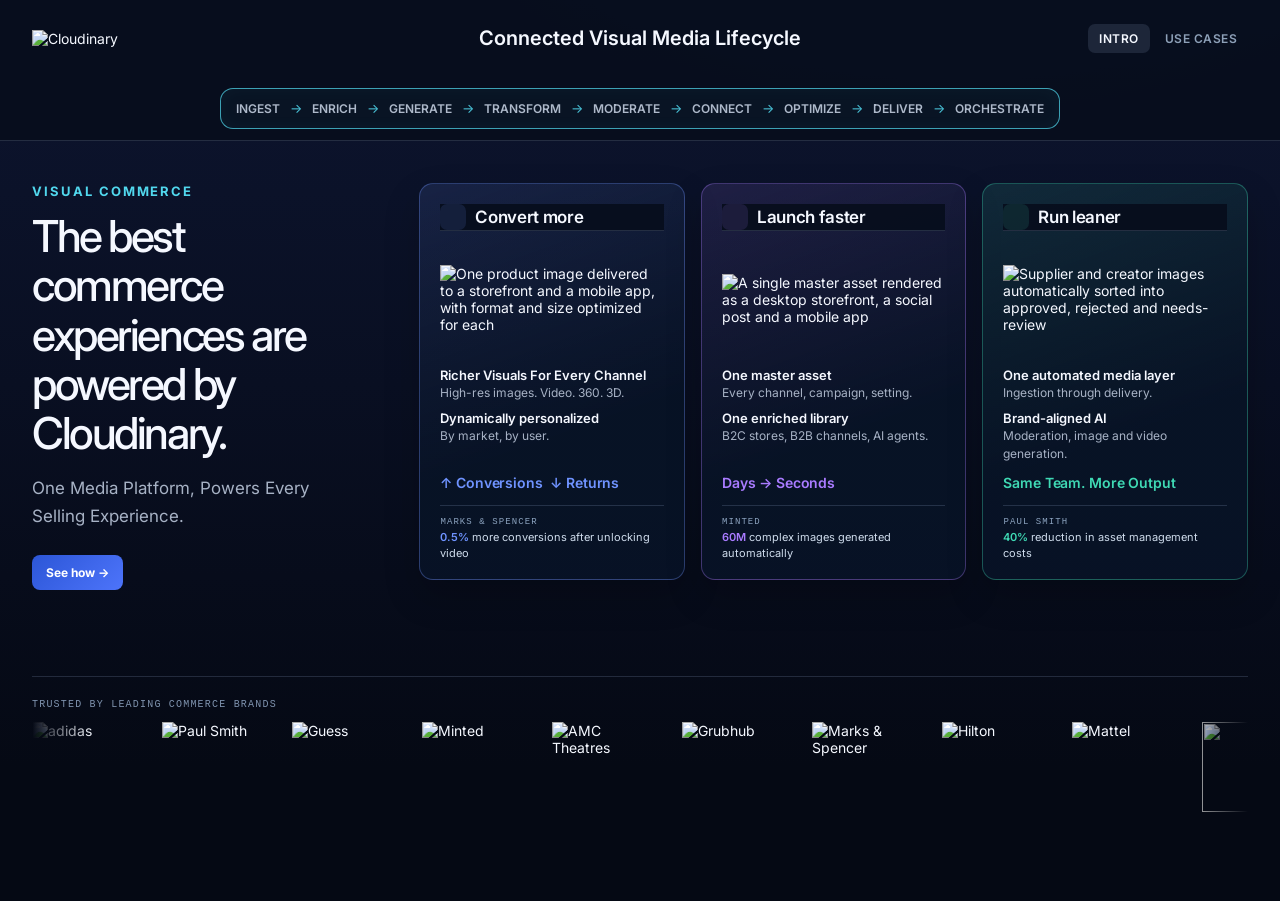
==== index.html @ fd723ff9 "Refine enrichment and orchestration copy" ====
<!doctype html>
<html lang="en">
  <head>
    <meta charset="utf-8">
    <meta name="viewport" content="width=device-width, initial-scale=1">
    <title>Connected Visual Media Lifecycle</title>
    <link rel="icon" type="image/svg+xml" href="https://res.cloudinary.com/demohost/image/upload/v1788976605/Cld_Logomark_circle_dark.svg">
    <link rel="stylesheet" href="styles.css?v=20261105-3">
    <script>
      window.LIFECYCLE_DEMO_CONFIG = {
        cloudName: 'demohost',
        // Add the Product and Creator preset names here when they are ready.
        uploadPresets: {
          lifestyle: 'lifestyle_demo',
          product: 'product_demo',
          creator: 'creator_demo'
        },
        structuredMetadataField: 'asset_subject_',
        structuredMetadataSkuField: 'SKU',
        structuredMetadataSkuValue: '000123',
        dropboxAppKey: '',
        assetEndpoint: 'https://platform-demo-asset-status.lifecycledemo.workers.dev/asset'
      };
    </script>
    <script src="https://upload-widget.cloudinary.com/latest/global/all.js"></script>
    <script src="app.js?v=20261105-1" defer></script>
  </head>
  <body>
    <div class="app">
      <dialog id="asset-type-dialog" class="asset-type-dialog" aria-labelledby="asset-type-title">
        <form method="dialog" class="asset-type-card">
          <button class="dialog-close" value="cancel" aria-label="Close image type selection">×</button>
          <p class="k">ASSET DETAILS</p>
          <h2 id="asset-type-title">What kind of image did you select?</h2>
          <p>Choose a subject for the selected image before it uploads.</p>
          <div class="asset-type-options">
            <button type="button" class="asset-type-option" data-asset-subject="Lifestyle Shot" data-asset-subject-value="lifestyle_shot">
              <strong>Lifestyle Shot</strong>
              <span>Campaign, editorial, and in-context imagery</span>
            </button>
            <button type="button" class="asset-type-option" data-asset-subject="Product Shot" data-asset-subject-value="product_shot">
              <strong>Product Shot</strong>
              <span>Packshots and product imagery</span>
            </button>
            <button type="button" class="asset-type-option" data-asset-subject="UGC / Creator Contribution" data-asset-subject-value="ugc___creator">
              <strong>UGC / Creator Contribution</strong>
              <span>User-generated and creator content</span>
            </button>
            <button type="button" class="asset-type-option" data-asset-subject="Travel & Hospitality" data-asset-subject-value="sqeyaugdmr39vxwznqxa">
              <strong>Travel and Hospitality</strong>
              <span>Destination, property, and experience imagery</span>
            </button>
          </div>
        </form>
      </dialog>
      <header>
        <div class="title">
          <img src="https://res.cloudinary.com/demohost/image/upload/v1788976604/cloudinary_logo_white_0720_svg.svg" alt="Cloudinary">
          <h1>Connected Visual Media Lifecycle</h1>
          <nav class="title-links" aria-label="Sections outside the lifecycle">
            <a class="active" href="#intro">INTRO</a>
            <a href="#usecases">USE CASES</a>
          </nav>
        </div>
        <nav aria-label="Lifecycle stages">
          <div class="lifecycle-flow" aria-label="Connected visual media lifecycle">
            <a href="#ingest"><span>INGEST</span></a><span class="flow-arrow" aria-hidden="true">→</span>
            <a href="#enrich"><span>ENRICH</span></a><span class="flow-arrow" aria-hidden="true">→</span>
            <a href="#generate"><span>GENERATE</span></a><span class="flow-arrow" aria-hidden="true">→</span>
            <a href="#transform"><span>TRANSFORM</span></a><span class="flow-arrow" aria-hidden="true">→</span>
            <a href="#moderate"><span>MODERATE</span></a><span class="flow-arrow" aria-hidden="true">→</span>
            <a href="#connect"><span>CONNECT</span></a><span class="flow-arrow" aria-hidden="true">→</span>
            <a href="#optimize"><span>OPTIMIZE</span></a><span class="flow-arrow" aria-hidden="true">→</span>
            <a href="#deliver"><span>DELIVER</span></a><span class="flow-arrow" aria-hidden="true">→</span>
            <a href="#orchestrate"><span>ORCHESTRATE</span></a>
          </div>
        </nav>
      </header>

      <main>
        <section id="intro" class="slide intro-slide active">
          <div class="intro-copy">
            <p class="k">VISUAL COMMERCE</p>
            <h2>The best commerce experiences are powered by Cloudinary.</h2>
            <p>One Media Platform, Powers Every Selling Experience.</p>
            <button data-next>See how →</button>
          </div>
          <div class="intro-outcomes" aria-label="Business outcomes">
            <article data-outcome="convert">
              <header>
                <span class="outcome-icon" aria-hidden="true"><img src="https://cloudinary-marketing-res.cloudinary.com/image/upload/v1780362036/delivery-homepage-icon.svg" alt=""></span>
                <h3>Convert more</h3>
              </header>
              <figure><img src="https://cloudinary-marketing-res.cloudinary.com/image/upload/c_scale,w_640/f_auto/q_auto/v1780376510/optimize-deliver-homepage_2x.png" alt="One product image delivered to a storefront and a mobile app, with format and size optimized for each"></figure>
              <ul class="outcome-points">
                <li><b>Richer Visuals For Every Channel</b><span>High-res images. Video. 360. 3D.</span></li>
                <li><b>Dynamically personalized</b><span>By market, by user.</span></li>
              </ul>
              <p class="outcome-bottom"><i>&uarr;</i>&nbsp;Conversions &nbsp;<i>&darr;</i>&nbsp;Returns</p>
              <a class="outcome-proof" href="https://cloudinary.com/customers/marks-and-spencer" target="_blank" rel="noopener noreferrer"><b>MARKS &amp; SPENCER</b><span><strong>0.5%</strong> more conversions after unlocking video</span></a>
            </article>
            <article data-outcome="launch">
              <header>
                <span class="outcome-icon" aria-hidden="true"><img src="https://cloudinary-marketing-res.cloudinary.com/image/upload/v1780362058/transform-generate-icon.svg" alt=""></span>
                <h3>Launch faster</h3>
              </header>
              <figure><img src="https://cloudinary-marketing-res.cloudinary.com/image/upload/c_scale,w_640/f_auto/q_auto/v1784920487/media-intelligence-home_2x.png" alt="A single master asset rendered as a desktop storefront, a social post and a mobile app"></figure>
              <ul class="outcome-points">
                <li><b>One master asset</b><span>Every channel, campaign, setting.</span></li>
                <li><b>One enriched library</b><span>B2C stores, B2B channels, AI agents.</span></li>
              </ul>
              <p class="outcome-bottom">Days&nbsp;<i>&rarr;</i>&nbsp;Seconds</p>
              <a class="outcome-proof" href="https://cloudinary.com/customers/minted" target="_blank" rel="noopener noreferrer"><b>MINTED</b><span><strong>60M</strong> complex images generated automatically</span></a>
            </article>
            <article data-outcome="lean">
              <header>
                <span class="outcome-icon" aria-hidden="true"><img src="https://cloudinary-marketing-res.cloudinary.com/image/upload/v1780362032/automate-orchestrate-icon.svg" alt=""></span>
                <h3>Run leaner</h3>
              </header>
              <figure><img src="https://cloudinary-marketing-res.cloudinary.com/image/upload/c_scale,w_640/f_auto/q_auto/v1780362108/moderate-align-homepage_2x.png" alt="Supplier and creator images automatically sorted into approved, rejected and needs-review"></figure>
              <ul class="outcome-points">
                <li><b>One automated media layer</b><span>Ingestion through delivery.</span></li>
                <li><b>Brand-aligned AI</b><span>Moderation, image and video generation.</span></li>
              </ul>
              <p class="outcome-bottom">Same Team. More Output</p>
              <a class="outcome-proof" href="https://cloudinary.com/customers/paul-smith" target="_blank" rel="noopener noreferrer"><b>PAUL SMITH</b><span><strong>40%</strong> reduction in asset management costs</span></a>
            </article>
          </div>
          <div class="intro-logos">
            <p>Trusted by leading commerce brands</p>
            <div class="logo-crawler">
              <div class="logo-track">
                <img src="https://cloudinary-marketing-res.cloudinary.com/image/upload/v1780956719/adidas-logo-homepage-slider.svg" alt="adidas">
                <img src="https://cloudinary-marketing-res.cloudinary.com/image/upload/v1780679008/paul-smith-logo-homepage-slider.svg" alt="Paul Smith">
                <img src="https://cloudinary-marketing-res.cloudinary.com/image/upload/v1780679007/guess-logo-homepage.svg" alt="Guess">
                <img src="https://cloudinary-marketing-res.cloudinary.com/image/upload/v1780679008/minted-logo-homepage.svg" alt="Minted">
                <img src="https://cloudinary-marketing-res.cloudinary.com/image/upload/v1780679007/amc-logo-homepage.svg" alt="AMC Theatres">
                <img src="https://cloudinary-marketing-res.cloudinary.com/image/upload/v1780679007/grubhub-logo-homepage-slider.svg" alt="Grubhub">
                <img src="https://cloudinary-marketing-res.cloudinary.com/image/upload/v1780679008/marks-spencer-homepage-slider.svg" alt="Marks & Spencer">
                <img src="https://cloudinary-marketing-res.cloudinary.com/image/upload/v1780956718/hilton-logo-homepage-slider.svg" alt="Hilton">
                <img src="https://cloudinary-marketing-res.cloudinary.com/image/upload/v1780956720/mattel-logo-homepage-slider.svg" alt="Mattel">
                <img src="https://cloudinary-marketing-res.cloudinary.com/image/upload/v1780956719/adidas-logo-homepage-slider.svg" alt="" aria-hidden="true">
                <img src="https://cloudinary-marketing-res.cloudinary.com/image/upload/v1780679008/paul-smith-logo-homepage-slider.svg" alt="" aria-hidden="true">
                <img src="https://cloudinary-marketing-res.cloudinary.com/image/upload/v1780679007/guess-logo-homepage.svg" alt="" aria-hidden="true">
                <img src="https://cloudinary-marketing-res.cloudinary.com/image/upload/v1780679008/minted-logo-homepage.svg" alt="" aria-hidden="true">
                <img src="https://cloudinary-marketing-res.cloudinary.com/image/upload/v1780679007/amc-logo-homepage.svg" alt="" aria-hidden="true">
                <img src="https://cloudinary-marketing-res.cloudinary.com/image/upload/v1780679007/grubhub-logo-homepage-slider.svg" alt="" aria-hidden="true">
                <img src="https://cloudinary-marketing-res.cloudinary.com/image/upload/v1780679008/marks-spencer-homepage-slider.svg" alt="" aria-hidden="true">
                <img src="https://cloudinary-marketing-res.cloudinary.com/image/upload/v1780956718/hilton-logo-homepage-slider.svg" alt="" aria-hidden="true">
                <img src="https://cloudinary-marketing-res.cloudinary.com/image/upload/v1780956720/mattel-logo-homepage-slider.svg" alt="" aria-hidden="true">
              </div>
            </div>
          </div>
        </section>

        <section id="ingest" class="slide">
          <div>
            <p class="k">01 / INGEST</p>
            <h2>Get every product live faster.</h2>
            <p>Supplier feeds, studio shoots, agency campaigns, and creator content land in one governed library, ready for every channel.</p>
            <p class="value"><b>VALUE</b> New products go live as soon as their assets arrive, even at peak-season volume.</p>
            <aside class="customer-proofs" aria-label="Customer proof points">
              <a class="customer-proof is-metric" href="https://cloudinary.com/customers/rapha" target="_blank" rel="noopener noreferrer"><b><img class="customer-logo" src="https://res.cloudinary.com/cloudinary-marketing/images/c_scale,w_auto,dpr_auto/f_auto,q_auto/v1669960311/Rapha-logo-2x/Rapha-logo-2x.png?_i=AA" alt="Rapha"></b><span><strong class="proof-metric">50%</strong>faster video launches</span></a>
            </aside>
          </div>
          <div class="ingest-stage">
            <article id="upload-prompt" class="upload-prompt">
              <input id="file" type="file" accept="image/*" hidden>
              <strong class="upload-mark">↑</strong>
              <button id="upload">Upload or Fetch Image</button>
              <span class="sample-prompt">Use a sample asset instead</span>
              <div class="sample-links" aria-label="Example assets">
                <a class="text-link" data-sample="product" href="#ingest">Product image</a>
                <a class="text-link" data-sample="lifestyle" href="#ingest">Lifestyle campaign image</a>
                <a class="text-link" data-sample="creator" href="#ingest">Creator / UGC image</a>
                <a class="text-link" data-sample="travel" href="#ingest">Travel &amp; Hospitality image</a>
              </div>
              <small id="note">This demo has been tuned for images, but in practice Cloudinary excels in video in the same workflow.</small>
            </article>
            <aside id="asset-inspector" class="panel inspector" hidden>
              <div id="ingest-loader" class="canvas-loader" hidden role="status"><i></i><span>Preparing asset record…</span></div>
              <img data-img src="https://res.cloudinary.com/demohost/image/upload/v1787601621/utctndwrbavu4seggpqu.jpg" alt="">
              <dl>
                <div><dt>Pixel size</dt><dd id="dims">Loading…</dd></div>
                <div><dt>Format</dt><dd id="format">JPG</dd></div>
                <div><dt>File size</dt><dd id="size">Cloudinary original</dd></div>
                <div><dt>Unique asset ID</dt><dd id="asset-id">assigned on ingest</dd></div>
              </dl>
              <button id="change-asset" class="change-asset">Change asset</button>
            </aside>
          </div>
        </section>

        <section id="enrich" class="slide">
          <div>
            <p class="k">02 / ENRICH</p>
            <h2>Find and reuse every asset you paid for.</h2>
            <p>AI auto-tagging and structured metadata make every product shot and campaign asset searchable by product, season, and campaign.</p>
            <p class="value"><b>VALUE</b> Teams reuse assets instead of reshooting them, and every asset stays governed.</p>
            <aside class="customer-proofs" aria-label="Customer proof points">
              <a class="customer-proof is-stack" href="https://cloudinary.com/customers/river-island" target="_blank" rel="noopener noreferrer"><b>RIVER ISLAND</b><span><strong class="proof-metric"><small>Up to</small>75%</strong>less time spent correcting product images</span></a>
            </aside>
          </div>
          <iframe id="enrich-visual" class="enrich-embed" src="embeds/enrich-interactive.html?v=20261105-1" title="Interactive asset enrichment"></iframe>
          <pre id="metadata-output" hidden></pre>
        </section>

        <section id="generate" class="slide">
          <div>
            <p class="k">03 / GENERATE</p>
            <h2>New creative, without a new shoot.</h2>
            <p>Generate campaign visuals and turn existing product photos into video, without booking a studio.</p>
            <p class="value"><b>VALUE</b> More creative for every launch with less studio spend, all inside your brand governance.</p>
            <aside class="customer-proofs" aria-label="Customer proof points">
              <a class="customer-proof" href="https://cloudinary.com/customers/adidas" target="_blank" rel="noopener noreferrer"><b><img class="customer-logo" src="https://res.cloudinary.com/cloudinary-marketing/images/e_trim/f_auto,q_auto/v1740004299/Adidas_Logo/Adidas_Logo.png" alt="adidas"></b><span>Creates <strong>personalized experiences</strong> to market fast.</span></a>
              <a class="customer-proof is-compact-brand" href="https://cloudinary.com/customers/zalando" target="_blank" rel="noopener noreferrer"><b>LOUNGE BY ZALANDO</b><span>Delivers relevant, personalized shopping experience.</span></a>
            </aside>
          </div>
          <iframe id="generate-visual" class="generate-embed" src="embeds/generate-interactive.html?v=20261105-3" title="Generative examples and live generation"></iframe>
        </section>

        <section id="transform" class="slide">
          <div>
            <p class="k">04 / TRANSFORM</p>
            <h2>One shoot, every channel.</h2>
            <p>Smart crops, generative edits, and overlays turn one product image or video into every format your storefronts, marketplaces, and ads need.</p>
            <p class="value"><b>VALUE</b> Launch campaigns across every channel without waiting on a design queue.</p>
            <aside class="customer-proofs" aria-label="Customer proof points">
              <a class="customer-proof is-metric" href="https://cloudinary.com/customers/adidas" target="_blank" rel="noopener noreferrer"><b><img class="customer-logo" src="https://res.cloudinary.com/cloudinary-marketing/images/e_trim/f_auto,q_auto/v1740004299/Adidas_Logo/Adidas_Logo.png" alt="adidas"></b><span><strong class="proof-metric">400M</strong>Assets Transformed and Delivered to 100+ Partners</span></a>
            </aside>
          </div>
          <iframe id="transform-visual" class="transform-embed" src="embeds/transform-interactive.html?v=20261104-1" title="Interactive asset transformations"></iframe>
        </section>

        <section id="moderate" class="slide">
          <div>
            <p class="k">05 / MODERATE</p>
            <h2>Brand-safe, automatically.</h2>
            <p>Custom rules screen supplier and creator content before it reaches a storefront, app, or campaign.</p>
            <p class="value"><b>VALUE</b> Publish creator and supplier content at scale without brand risk. Edge cases route to human review.</p>
            <aside class="customer-proofs" aria-label="Customer proof points">
              <a class="customer-proof" href="https://cloudinary.com/products/moderation" target="_blank" rel="noopener noreferrer"><b>RIVLY</b><span>Automatically reviews seller-submitted images to keep its marketplace trusted.</span></a>
            </aside>
          </div>
          <div id="moderate-empty" class="moderate-empty">
            <b>Upload an asset to evaluate</b>
            <span>Rule outcomes will appear here when an image is selected.</span>
          </div>
          <div id="moderate-showcase" class="moderate-showcase" hidden>
            <div id="moderate-loader" class="canvas-loader" hidden role="status"><i></i><span>Running moderation rules…</span></div>
            <figure class="moderate-preview">
              <img data-img src="https://res.cloudinary.com/demohost/image/upload/v1787601621/utctndwrbavu4seggpqu.jpg" alt="Selected asset under moderation review">
            </figure>
            <div class="moderate-rules" aria-live="polite">
              <div class="moderate-summary">
                <small>MODERATION RESULT</small>
                <strong>ALL RULES PASSED?</strong>
                <span id="moderate-summary">Reading structured moderation metadata…</span>
              </div>
              <p class="moderate-rules-label">RULES IN THIS MODERATION RUN:</p>
              <div id="moderate-rule-list" class="moderate-rule-list"></div>
            </div>
          </div>
        </section>

        <section id="connect" class="slide">
          <div>
            <p class="k">06 / CONNECT</p>
            <h2>Fits the stack you already run.</h2>
            <p>Pre-built connectors, APIs, and MCP endpoints plug Cloudinary into the AI tools, design systems, PIM, and commerce platforms your teams already use.</p>
            <p class="value"><b>VALUE</b> No rip-and-replace. Teams keep working in the tools they know, and AI agents get a governed media layer to call.</p>
            <aside class="customer-proofs" aria-label="Customer proof points">
              <a class="customer-proof" href="https://cloudinary.com/customers/mattel" target="_blank" rel="noopener noreferrer"><b><img class="customer-logo is-mattel" src="https://res.cloudinary.com/demohost/image/upload/white_mattel_logo.png" alt="Mattel"></b><span>Automates workflows across Shopify, Salsify, and Contentstack</span></a>
            </aside>
          </div>
          <iframe id="connect-visual" class="connect-embed" src="embeds/connect-interactive.html?v=20261105-5" title="Connected systems in your stack"></iframe>
        </section>

        <section id="optimize" class="slide">
          <div>
            <p class="k">07 / OPTIMIZE</p>
            <h2>Faster pages, more conversions.</h2>
            <p>Every image is served in the best format, quality, and size for each shopper's browser and device, so pages load faster with no visible quality loss.</p>
            <p class="value"><b>VALUE</b> Faster pages lift conversion and cut bandwidth costs.</p>
            <aside class="customer-proofs" aria-label="Customer proof points">
              <a class="customer-proof is-metric" href="https://cloudinary.com/customers/ag-jeans" target="_blank" rel="noopener noreferrer"><b><img class="customer-logo" src="https://res.cloudinary.com/cloudinary-marketing/images/e_trim/f_auto,q_auto/v1788380260/agjeans_logo/agjeans_logo.png" alt="AG Jeans"></b><span><strong class="proof-metric">20%</strong>more conversions from a one-second faster page load</span></a>
            </aside>
          </div>
          <div id="optimize-empty" class="optimize-empty">
            <b>Upload an asset to optimize</b>
            <span>Cloudinary delivery variants will appear here when an image is selected.</span>
          </div>
          <div id="optimize-showcase" class="optimize-showcase" hidden>
            <div id="optimize-loader" class="canvas-loader" hidden role="status"><i></i><span>Measuring optimized delivery…</span></div>
            <figure class="optimize-card">
              <figcaption>
                <small>ORIGINAL UPLOAD</small>
                <span><b id="optimize-original-size">—</b><i id="optimize-original-dimensions">Loading dimensions…</i></span>
              </figcaption>
              <img data-img src="https://res.cloudinary.com/demohost/image/upload/v1787601621/utctndwrbavu4seggpqu.jpg" alt="Original selected asset">
            </figure>
            <div class="optimize-savings" aria-live="polite">
              <div class="optimize-gauge" data-state="waiting">
                <svg viewBox="0 0 200 170" aria-hidden="true">
                  <g transform="translate(100 95)">
                    <circle cx="0" cy="0" r="64" fill="none" stroke="#40516c" stroke-width="14" stroke-linecap="round" pathLength="100" stroke-dasharray="66.67 33.33" transform="rotate(150)"></circle>
                    <circle id="optimize-savings-arc" cx="0" cy="0" r="64" fill="none" stroke="#51d8ee" stroke-width="14" stroke-linecap="round" pathLength="100" stroke-dasharray="66.67 33.33" transform="rotate(150)" opacity="0"></circle>
                  </g>
                </svg>
                <div class="optimize-gauge-center"><b id="optimize-savings-percent">—</b><span id="optimize-savings-caption">MEASURING</span></div>
              </div>
              <span id="optimize-savings-comparison">Measuring delivery size…</span>
            </div>
            <figure class="optimize-card optimized">
              <figcaption>
                <small>OPTIMIZED DELIVERY</small>
                <span><b id="optimize-delivery-size">Measuring…</b><i>c_scale,w_1200,f_auto,q_auto</i></span>
              </figcaption>
              <img id="optimize-delivery" src="https://res.cloudinary.com/demohost/image/upload/c_scale,w_1200/f_auto/q_auto/v1787601621/utctndwrbavu4seggpqu.jpg" alt="Optimized Cloudinary delivery variant">
            </figure>
          </div>
        </section>

        <section id="deliver" class="slide">
          <div>
            <p class="k">08 / DELIVER</p>
            <h2>Fast for every shopper, everywhere.</h2>
            <p>Multi-CDN delivery and responsive breakpoints give every shopper a fast, reliable experience on any device, network, or market.</p>
            <p class="value"><b>VALUE</b> Expand to new markets and devices without building a separate media pipeline.</p>
            <aside class="customer-proofs" aria-label="Customer proof points">
              <a class="customer-proof is-metric" href="https://cloudinary.com/customers/adidas" target="_blank" rel="noopener noreferrer"><b><img class="customer-logo" src="https://res.cloudinary.com/cloudinary-marketing/images/e_trim/f_auto,q_auto/v1740004299/Adidas_Logo/Adidas_Logo.png" alt="adidas"></b><span><strong class="proof-metric">50M</strong>requests handled per second</span></a>
            </aside>
          </div>
          <div id="deliver-empty" class="deliver-empty">
            <b>Select an asset to deliver</b>
            <span>Channel-ready variants will appear here when an image is selected.</span>
          </div>
          <div id="deliver-showcase" class="deliver-showcase" hidden>
            <div id="deliver-loader" class="canvas-loader" hidden role="status"><i></i><span>Preparing delivery variants…</span></div>
            <figure class="deliver-card mobile">
              <div class="deliver-frame"><img id="deliver-mobile" alt="Mobile delivery variant"><b id="deliver-mobile-size">Measuring…</b></div>
              <figcaption><strong>Mobile</strong><span>c_fill,g_auto,ar_9:16,w_400,f_auto,q_auto</span></figcaption>
            </figure>
            <figure class="deliver-card square">
              <div class="deliver-frame"><img id="deliver-square" alt="Square delivery variant"><b id="deliver-square-size">Measuring…</b></div>
              <figcaption><strong>Square</strong><span>c_fill,g_auto,ar_1:1,w_300,f_auto,q_auto</span></figcaption>
            </figure>
            <figure class="deliver-card tablet">
              <div class="deliver-frame"><img id="deliver-tablet" alt="Tablet delivery variant"><b id="deliver-tablet-size">Measuring…</b></div>
              <figcaption><strong>Tablet</strong><span>c_fill,g_auto,ar_4:3,w_500,f_auto,q_auto</span></figcaption>
            </figure>
            <figure class="deliver-card desktop">
              <div class="deliver-frame"><img id="deliver-desktop" alt="Desktop delivery variant"><b id="deliver-desktop-size">Measuring…</b></div>
              <figcaption><strong>Desktop</strong><span>c_scale,w_800,f_auto,q_auto</span></figcaption>
            </figure>
          </div>
        </section>

        <section id="orchestrate" class="slide">
          <div>
            <p class="k">09 / ORCHESTRATE</p>
            <h2>Your media operation, on autopilot.</h2>
            <p>MediaFlows connects every step into one repeatable workflow, so the same team can handle more launches.</p>
            <p class="value"><b>VALUE</b> Fewer handoffs and faster launches, with people stepping in only where judgment is needed.</p>
            <aside class="customer-proofs" aria-label="Customer proof points">
              <a class="customer-proof is-metric" href="https://cloudinary.com/customers/mint-velvet" target="_blank" rel="noopener noreferrer"><b><img class="customer-logo is-wordmark" src="https://res.cloudinary.com/cloudinary-marketing/images/e_trim/f_auto,q_auto/v1719441636/MintVelvet_logo/MintVelvet_logo.png" alt="Mint Velvet"></b><span><strong class="proof-metric">6×</strong>Faster photoshoot uploads, synced straight to Shopify</span></a>
            </aside>
          </div>
          <div class="orchestrate-frame">
            <div id="orchestrate-empty" class="deliver-empty">
              <b>Select an asset to orchestrate</b>
              <span>The orchestration workflow will appear here when an image is selected.</span>
            </div>
            <div id="orchestrate-diagram" hidden>
              <iframe id="orchestrate-visual" class="orchestrate-embed" src="embeds/orchestrate-interactive.html?v=20261105-1" title="How MediaFlows orchestrates this demo"></iframe>
            </div>
          </div>
        </section>

        <section id="usecases" class="slide usecases-slide">
          <div class="usecases-intro">
            <p class="k">USE CASES</p>
            <h2>One Platform. Many Use Cases</h2>
            <p>Everything in the lifecycle serves more than one job.</p>
          </div>
          <div class="usecases-grid">
            <article class="usecase" data-accent="display">
              <small>01 &middot; DISPLAY</small>
              <strong>Rich Visual Storefronts</strong>
              <p>High res zoomable imagery, video (up to 4K), 360 spinset, 3D.</p>
            </article>
            <article class="usecase" data-accent="reach">
              <small>02 &middot; REACH</small>
              <strong>Channel-Ready Visuals</strong>
              <p>Every asset ready for web, social, marketplaces and apps.</p>
            </article>
            <article class="usecase" data-accent="speed">
              <small>03 &middot; SPEED</small>
              <strong>Content Velocity</strong>
              <p>From photoshoot to live product page faster.</p>
            </article>
            <article class="usecase" data-accent="relevance">
              <small>04 &middot; RELEVANCE</small>
              <strong>Visual Personalization</strong>
              <p>Dynamic imagery personalized per customer and market.</p>
            </article>
            <article class="usecase" data-accent="safety">
              <small>05 &middot; TRUST</small>
              <strong>3rd Party &amp; UGC</strong>
              <p>AI moderation, automated brand compliance, and normalization.</p>
            </article>
            <article class="usecase" data-accent="discovery">
              <small>06 &middot; DISCOVERY</small>
              <strong>AI Discovery Readiness</strong>
              <p>Structured, well-tagged visuals AI assistants can understand.</p>
            </article>
          </div>
          <div class="usecases-trust">
            <p class="trust-label">Trusted at a global scale
              <span><b>80B</b> assets under management</span>
              <span><b>4M</b> developers</span>
              <span><b>Thousands</b> of leading brands</span>
            </p>
            <div class="logo-crawler badge-crawler">
              <div class="logo-track badge-track">
                <figure class="analyst"><img src="https://cloudinary-marketing-res.cloudinary.com/image/upload/v1780345508/gartner-logo-white.svg" alt="Gartner"><figcaption>Leader in the Magic Quadrant&trade; for DAM platforms</figcaption></figure>
                <figure class="analyst"><img src="https://cloudinary-marketing-res.cloudinary.com/image/upload/v1780345512/IDC-logo-white.png" alt="IDC"><figcaption>Leader in the IDC MarketScape for Worldwide Intelligent DAM</figcaption></figure>
                <figure class="analyst"><img src="https://cloudinary-marketing-res.cloudinary.com/image/upload/v1780345508/gartner-logo-white.svg" alt="Gartner"><figcaption>Featured in the Market Guide&trade; for Video Platform Services</figcaption></figure>
                <figure class="analyst"><img src="https://cloudinary-marketing-res.cloudinary.com/image/upload/v1780345504/aragon-logo-white.svg" alt="Aragon Research"><figcaption>Leader in the Globe for Enterprise Video</figcaption></figure>
                <img src="https://res.cloudinary.com/demohost/image/upload/h_106/f_auto/q_auto/DigitalAssetManagement_MomentumLeader_Leader.jpg" alt="G2 Momentum Leader, Digital Asset Management">
                <img src="https://res.cloudinary.com/demohost/image/upload/h_106/f_auto/q_auto/ImageOptimization_Leader_Leader.jpg" alt="G2 Leader, Image Optimization">
                <img src="https://res.cloudinary.com/demohost/image/upload/h_106/f_auto/q_auto/ImageOptimization_MomentumLeader_Leader.jpg" alt="G2 Momentum Leader, Image Optimization">
                <img src="https://res.cloudinary.com/demohost/image/upload/h_106/f_auto/q_auto/ImageOptimization_Leader_Mid-Market_Leader.jpg" alt="G2 Leader, Image Optimization, Mid-Market">
                <img src="https://res.cloudinary.com/demohost/image/upload/h_106/f_auto/q_auto/ImageOptimization_Leader_Small-Business_Leader.jpg" alt="G2 Leader, Image Optimization, Small Business">
                <img src="https://res.cloudinary.com/demohost/image/upload/h_106/f_auto/q_auto/ImageOptimization_Leader_EMEA_Leader.jpg" alt="G2 Leader, Image Optimization, EMEA">
                <img src="https://res.cloudinary.com/demohost/image/upload/h_106/f_auto/q_auto/ImageOptimization_Leader_Europe_Leader.jpg" alt="G2 Leader, Image Optimization, Europe">
                <img src="https://res.cloudinary.com/demohost/image/upload/h_106/f_auto/q_auto/ImageOptimization_Leader_AsiaPacific_Leader.jpg" alt="G2 Leader, Image Optimization, Asia Pacific">
                <img src="https://res.cloudinary.com/demohost/image/upload/h_106/f_auto/q_auto/PhotoEditing_Leader_Leader.jpg" alt="G2 Leader, Photo Editing">
                <img src="https://res.cloudinary.com/demohost/image/upload/h_106/f_auto/q_auto/PhotoEditing_MomentumLeader_Leader.jpg" alt="G2 Momentum Leader, Photo Editing">
                <img src="https://res.cloudinary.com/demohost/image/upload/h_106/f_auto/q_auto/VideoPlatformasaService_VPaaS__Leader_Leader.jpg" alt="G2 Leader, Video Platform as a Service">
                <img src="https://res.cloudinary.com/demohost/image/upload/h_106/f_auto/q_auto/VideoPlatformasaService_VPaaS__MomentumLeader_Leader.jpg" alt="G2 Momentum Leader, Video Platform as a Service">
                <img src="https://res.cloudinary.com/demohost/image/upload/h_106/f_auto/q_auto/VideoPlatformasaService_VPaaS__Leader_Small-Business_Leader.jpg" alt="G2 Leader, Video Platform as a Service, Small Business">
                <img src="https://res.cloudinary.com/demohost/image/upload/h_106/f_auto/q_auto/VideoPlatformasaService_VPaaS__Leader_EMEA_Leader.jpg" alt="G2 Leader, Video Platform as a Service, EMEA">
                <img src="https://res.cloudinary.com/demohost/image/upload/h_106/f_auto/q_auto/VideoPlatformasaService_VPaaS__FastestImplementation_Small-Business_GoLiveTime.jpg" alt="G2 Fastest Implementation, Video Platform as a Service, Small Business">
                <figure class="analyst" aria-hidden="true"><img src="https://cloudinary-marketing-res.cloudinary.com/image/upload/v1780345508/gartner-logo-white.svg" alt=""><figcaption>Leader in the Magic Quadrant&trade; for DAM platforms</figcaption></figure>
                <figure class="analyst" aria-hidden="true"><img src="https://cloudinary-marketing-res.cloudinary.com/image/upload/v1780345512/IDC-logo-white.png" alt=""><figcaption>Leader in the IDC MarketScape for Worldwide Intelligent DAM</figcaption></figure>
                <figure class="analyst" aria-hidden="true"><img src="https://cloudinary-marketing-res.cloudinary.com/image/upload/v1780345508/gartner-logo-white.svg" alt=""><figcaption>Featured in the Market Guide&trade; for Video Platform Services</figcaption></figure>
                <figure class="analyst" aria-hidden="true"><img src="https://cloudinary-marketing-res.cloudinary.com/image/upload/v1780345504/aragon-logo-white.svg" alt=""><figcaption>Leader in the Globe for Enterprise Video</figcaption></figure>
                <img src="https://res.cloudinary.com/demohost/image/upload/h_106/f_auto/q_auto/DigitalAssetManagement_MomentumLeader_Leader.jpg" alt="" aria-hidden="true">
                <img src="https://res.cloudinary.com/demohost/image/upload/h_106/f_auto/q_auto/ImageOptimization_Leader_Leader.jpg" alt="" aria-hidden="true">
                <img src="https://res.cloudinary.com/demohost/image/upload/h_106/f_auto/q_auto/ImageOptimization_MomentumLeader_Leader.jpg" alt="" aria-hidden="true">
                <img src="https://res.cloudinary.com/demohost/image/upload/h_106/f_auto/q_auto/ImageOptimization_Leader_Mid-Market_Leader.jpg" alt="" aria-hidden="true">
                <img src="https://res.cloudinary.com/demohost/image/upload/h_106/f_auto/q_auto/ImageOptimization_Leader_Small-Business_Leader.jpg" alt="" aria-hidden="true">
                <img src="https://res.cloudinary.com/demohost/image/upload/h_106/f_auto/q_auto/ImageOptimization_Leader_EMEA_Leader.jpg" alt="" aria-hidden="true">
                <img src="https://res.cloudinary.com/demohost/image/upload/h_106/f_auto/q_auto/ImageOptimization_Leader_Europe_Leader.jpg" alt="" aria-hidden="true">
                <img src="https://res.cloudinary.com/demohost/image/upload/h_106/f_auto/q_auto/ImageOptimization_Leader_AsiaPacific_Leader.jpg" alt="" aria-hidden="true">
                <img src="https://res.cloudinary.com/demohost/image/upload/h_106/f_auto/q_auto/PhotoEditing_Leader_Leader.jpg" alt="" aria-hidden="true">
                <img src="https://res.cloudinary.com/demohost/image/upload/h_106/f_auto/q_auto/PhotoEditing_MomentumLeader_Leader.jpg" alt="" aria-hidden="true">
                <img src="https://res.cloudinary.com/demohost/image/upload/h_106/f_auto/q_auto/VideoPlatformasaService_VPaaS__Leader_Leader.jpg" alt="" aria-hidden="true">
                <img src="https://res.cloudinary.com/demohost/image/upload/h_106/f_auto/q_auto/VideoPlatformasaService_VPaaS__MomentumLeader_Leader.jpg" alt="" aria-hidden="true">
                <img src="https://res.cloudinary.com/demohost/image/upload/h_106/f_auto/q_auto/VideoPlatformasaService_VPaaS__Leader_Small-Business_Leader.jpg" alt="" aria-hidden="true">
                <img src="https://res.cloudinary.com/demohost/image/upload/h_106/f_auto/q_auto/VideoPlatformasaService_VPaaS__Leader_EMEA_Leader.jpg" alt="" aria-hidden="true">
                <img src="https://res.cloudinary.com/demohost/image/upload/h_106/f_auto/q_auto/VideoPlatformasaService_VPaaS__FastestImplementation_Small-Business_GoLiveTime.jpg" alt="" aria-hidden="true">
              </div>
            </div>
          </div>
        </section>
      </main>

    </div>
  </body>
</html>
---- styles.css ----
@import url('https://fonts.googleapis.com/css2?family=Inter:wght@400;500;600;700&display=swap');

:root {
  --navy: #050914;
  --panel: #0b1220;
  --line: rgba(185, 212, 255, .16);
  --muted: #a7b2c5;
  --cyan: #51d8ee;
  --green: #58dda1;
  --red: #ff765d;
}

* { box-sizing: border-box; }
body { margin: 0; background: var(--navy); color: #f5f8ff; font: 14px Inter, sans-serif; }
.app { min-height: 100vh; background: radial-gradient(900px 500px at 75% -180px, #29387888, transparent 65%), linear-gradient(#0d1530, var(--navy) 48rem); }
header { border-bottom: 1px solid var(--line); background: #070d1cee; }
.title, header > nav, main { width: calc(100% - 64px); max-width: 1360px; margin: auto; }
.title { height: 76px; display: grid; grid-template-columns: 1fr auto 1fr; align-items: center; }
.title img { width: 164px; }
.title h1 { font-size: 20px; font-weight: 600; }
.title span { justify-self: end; color: var(--green); font: 10px monospace; }
.title-links { display: flex; align-items: center; justify-self: end; gap: 4px; }
.title-links a { padding: 7px 11px; border-radius: 7px; color: #8da0b8; text-decoration: none; font-size: 12px; font-weight: 600; letter-spacing: .04em; white-space: nowrap; transition: color .18s ease, background .18s ease; }
.title-links a:hover { color: #f5f8ff; background: rgba(185, 212, 255, .08); }
.title-links a.active { color: #f5f8ff; background: rgba(185, 212, 255, .12); }
.title-links a:focus-visible { outline: 2px solid var(--cyan); outline-offset: 2px; }
header > nav { height: 64px; display: flex; align-items: center; justify-content: center; gap: 4px; overflow: auto; }
header > nav a { position: relative; padding: 9px 12px; border-radius: 7px; color: #aeb9ca; text-decoration: none; font-size: 12px; font-weight: 600; white-space: nowrap; }
header > nav a.active { background: #334fc3; color: #fff; }
header > nav a::after { display: none; }
header > nav a[data-lifecycle-status="processing"]::after { width: 6px; height: 6px; background: var(--cyan); opacity: 1; animation: stage-pulse 1s ease-in-out infinite; }
header > nav a[data-lifecycle-status="ready"]::after { background: var(--green); opacity: 1; box-shadow: 0 0 10px #58dda1aa; }
header > nav a[data-lifecycle-status="attention"]::after { background: var(--red); opacity: 1; }
.lifecycle-flow { display: flex; flex: 0 0 auto; align-items: center; gap: 2px; overflow: hidden; padding: 3px 7px; border: 1px solid rgba(81, 216, 238, .72); border-radius: 13px; background: rgba(81, 216, 238, .035); box-shadow: inset 0 0 18px rgba(81, 216, 238, .035); }
.lifecycle-flow a { z-index: 0; padding-right: 8px; padding-left: 8px; isolation: isolate; }
.lifecycle-flow a::before { content: ''; position: absolute; z-index: 1; top: calc(100% + 4px); left: 50%; width: 100%; aspect-ratio: 4 / 1; transform: translate(-50%, -50%); border-radius: 50%; background: radial-gradient(ellipse at center, rgba(88, 221, 161, .78) 0%, rgba(88, 221, 161, .42) 34%, rgba(88, 221, 161, 0) 74%); filter: blur(5px); opacity: 0; pointer-events: none; transition: opacity 1.05s ease; animation: lifecycle-glow 3.2s ease-in-out infinite; animation-play-state: paused; }
.lifecycle-flow a:nth-of-type(1) { --flow-delay: 0ms; }
.lifecycle-flow a:nth-of-type(2) { --flow-delay: 210ms; }
.lifecycle-flow a:nth-of-type(3) { --flow-delay: 420ms; }
.lifecycle-flow a:nth-of-type(4) { --flow-delay: 630ms; }
.lifecycle-flow a:nth-of-type(5) { --flow-delay: 840ms; }
.lifecycle-flow a:nth-of-type(6) { --flow-delay: 1050ms; }
.lifecycle-flow a:nth-of-type(7) { --flow-delay: 1260ms; }
.lifecycle-flow a:nth-of-type(8) { --flow-delay: 1470ms; }
.lifecycle-flow a:nth-of-type(9) { --flow-delay: 1680ms; }
.lifecycle-flow.has-asset a::before { opacity: .82; transition-delay: var(--flow-delay); animation-delay: var(--flow-delay); animation-play-state: running; }
.lifecycle-flow.has-asset a[data-lifecycle-glow="processing"][href="#enrich"]::before,
.lifecycle-flow.has-asset a[data-lifecycle-glow="processing"][href="#moderate"]::before,
.lifecycle-flow.has-asset a[data-lifecycle-glow="processing"][href="#optimize"]::before { background: radial-gradient(ellipse at center, rgba(255, 210, 96, .86) 0%, rgba(255, 190, 75, .48) 34%, rgba(255, 184, 69, 0) 74%); }
.lifecycle-flow.has-asset a[data-lifecycle-glow="ready"]::before { opacity: 1; filter: blur(5px) brightness(1.25); transition-delay: 0ms; animation-play-state: paused; }
.lifecycle-flow.has-asset.is-revealing a[data-lifecycle-glow="ready"]::before { transition-delay: var(--flow-delay); }
.lifecycle-flow a > span { position: relative; z-index: 2; }
.lifecycle-flow .flow-arrow { position: relative; z-index: 3; flex: 0 0 auto; color: var(--cyan); font-size: 13px; line-height: 1; opacity: .9; transform: translateY(0); }
@keyframes lifecycle-glow { 50% { transform: translate(-50%, -50%) scale(1.06, 1); } }
@keyframes stage-pulse { 50% { box-shadow: 0 0 0 5px #51d8ee22; transform: translateX(-50%) scale(.72); } }

.slide { min-height: max(570px, calc(100vh - 140px)); display: grid; grid-template-columns: minmax(250px, .72fr) minmax(0, 1.8fr); gap: 56px; align-items: start; padding: 42px 0 30px; animation: in .35s; }
.slide:not(.active) { display: none; }
@keyframes in { from { opacity: 0; transform: translateX(15px); } to { opacity: 1; transform: translateX(0); } }
.k { margin-top: 0; color: var(--cyan); font-size: 13px; font-weight: 700; letter-spacing: .15em; }
.slide h2 { max-width: 13ch; margin: 0; font-size: clamp(32px, 3.8vw, 44px); font-weight: 500; line-height: 1.12; letter-spacing: -.04em; }
.slide > div > p:not(.k) { max-width: 33ch; color: var(--muted); font-size: 17px; line-height: 1.6; }
em { color: inherit; font-style: normal; }

.intro-slide { align-items: start; padding: 42px 0 30px; }
.intro-copy h2 { letter-spacing: -.055em; }
.intro-copy > p:not(.k) { max-width: 28ch; font-size: 16px; }
.intro-copy > button { margin-top: 8px; }
.intro-outcomes { display: grid; grid-template-columns: repeat(3, minmax(0, 1fr)); gap: 16px; max-width: none; margin: 0; }
.intro-outcomes article { position: relative; display: flex; flex-direction: column; gap: 12px; padding: 20px 20px 18px; border: 1px solid var(--accent-line); border-radius: 14px; background: linear-gradient(160deg, var(--accent-wash), rgba(8, 19, 38, .92) 62%); box-shadow: 0 16px 36px #0003; transition: transform .22s ease, border-color .22s ease, box-shadow .22s ease; }
.intro-outcomes article[data-outcome="convert"] { --accent: #6f93ff; --accent-line: rgba(111, 147, 255, .34); --accent-wash: rgba(111, 147, 255, .13); --accent-glow: rgba(111, 147, 255, .42); }
.intro-outcomes article[data-outcome="launch"] { --accent: #a97bff; --accent-line: rgba(169, 123, 255, .34); --accent-wash: rgba(169, 123, 255, .13); --accent-glow: rgba(169, 123, 255, .42); }
.intro-outcomes article[data-outcome="lean"] { --accent: #3fd9b4; --accent-line: rgba(63, 217, 180, .34); --accent-wash: rgba(63, 217, 180, .12); --accent-glow: rgba(63, 217, 180, .42); }
@media (hover: hover) {
  .intro-outcomes article:hover { z-index: 1; transform: translateY(-4px) scale(1.015); border-color: var(--accent); box-shadow: 0 24px 50px #00000059, 0 12px 38px -14px var(--accent-glow); }
  .intro-outcomes article:hover .outcome-icon { background: var(--accent-glow); }
}
@media (prefers-reduced-motion: reduce) {
  .intro-outcomes article { transition: border-color .22s ease, box-shadow .22s ease; }
  .intro-outcomes article:hover { transform: none; }
}
.outcome-icon { transition: background .22s ease; }
.intro-outcomes header { display: flex; flex-wrap: wrap; align-items: center; gap: 9px; }
.outcome-icon { display: grid; width: 26px; height: 26px; flex: 0 0 auto; place-items: center; border-radius: 7px; background: var(--accent-wash); }
.outcome-icon img { width: 15px; height: 15px; }
.intro-outcomes h3 { margin: 0; font-size: 17px; font-weight: 600; letter-spacing: -.02em; white-space: nowrap; }
.intro-outcomes figure { display: grid; height: 112px; place-items: center; margin: 0; overflow: hidden; border-radius: 9px; }
.intro-outcomes figure img { max-width: 100%; max-height: 112px; object-fit: contain; }
.outcome-points { display: grid; gap: 9px; margin: 0; padding: 0; list-style: none; }
.outcome-points li { display: grid; gap: 1px; }
.outcome-points b { color: #f5f8ff; font-size: 13px; font-weight: 600; }
.outcome-points span { color: var(--muted); font-size: 12px; line-height: 1.45; }
.outcome-bottom { margin: auto 0 0; color: var(--accent); font-size: 14px; font-weight: 600; letter-spacing: -.01em; }
.outcome-bottom i { font-style: normal; }
.outcome-proof { display: grid; gap: 3px; margin-top: 2px; padding-top: 11px; border-top: 1px solid var(--line); color: inherit; text-decoration: none; }
.outcome-proof b { color: #8ca3bf; font: 9px monospace; letter-spacing: .12em; }
.outcome-proof span { color: #cfdcec; font-size: 11px; line-height: 1.4; }
.outcome-proof strong { color: var(--accent); font-weight: 600; }
.outcome-proof:hover span { color: #fff; }
.outcome-proof:focus-visible { outline: 2px solid var(--accent); outline-offset: 3px; border-radius: 4px; }
.intro-logos { grid-column: 1 / -1; min-width: 0; width: 100%; max-width: none; margin-top: -18px; padding: 22px 0 10px; border-top: 1px solid var(--line); }
#intro .intro-logos p { flex: 0 0 auto; max-width: none; margin: 0 0 12px; color: #7f93ae; font: 10px monospace; letter-spacing: .12em; text-transform: uppercase; }
.logo-crawler { min-width: 0; overflow: hidden; -webkit-mask-image: linear-gradient(90deg, transparent, #000 5%, #000 95%, transparent); mask-image: linear-gradient(90deg, transparent, #000 5%, #000 95%, transparent); }
.logo-track { display: flex; width: max-content; align-items: center; gap: 40px; animation: logo-crawl 42s linear infinite; }
.logo-crawler:hover .logo-track { animation-play-state: paused; }
.logo-track img { width: 90px; height: 90px; flex: 0 0 auto; object-fit: contain; }
@keyframes logo-crawl { from { transform: translateX(0); } to { transform: translateX(calc(-50% - 20px)); } }
@media (prefers-reduced-motion: reduce) { .logo-track { animation: none; } }

.value { margin-top: 25px; max-width: 440px; padding-left: 14px; border-left: 2px solid var(--cyan); font-size: 15px; }
.value b { margin-right: 8px; color: var(--cyan); font: 13px monospace; letter-spacing: .1em; }
.customer-proofs { display: grid; gap: 8px; max-width: 500px; margin-top: 19px; }
.customer-proof { display: grid; grid-template-columns: auto 1fr; column-gap: 14px; row-gap: 4px; padding: 16px 20px; border: 1px solid rgba(88, 221, 161, .3); border-radius: 9px; background: linear-gradient(100deg, rgba(88, 221, 161, .1), rgba(88, 221, 161, .025)); color: inherit; text-decoration: none; }
.customer-proof.is-compact-brand { grid-template-columns: 120px minmax(0, 1fr); }
.customer-proof[href] { transition: border-color .18s ease, background .18s ease, transform .18s ease; }
.customer-proof[href]:hover { border-color: rgba(88, 221, 161, .75); background: linear-gradient(100deg, rgba(88, 221, 161, .16), rgba(88, 221, 161, .05)); transform: translateX(3px); }
.customer-proof[href]:focus-visible { outline: 2px solid var(--cyan); outline-offset: 3px; }
.customer-proof::before { content: "CUSTOMER OUTCOME"; grid-column: 1 / -1; margin-bottom: 2px; color: var(--green); font: 13px monospace; letter-spacing: .11em; }
.customer-proof b { align-self: center; padding-right: 14px; border-right: 1px solid rgba(88, 221, 161, .28); color: #f5f8ff; font-size: 16px; letter-spacing: .08em; line-height: 1.45; }
.customer-proof span { align-self: center; color: #d9e6f4; font-size: 18px; line-height: 1.45; }
.customer-proof strong { color: var(--green); font-weight: 600; }
.proof-metric { display: block; margin-bottom: 4px; font-size: 44px; line-height: 1; letter-spacing: -.03em; }
.customer-proof.is-metric .customer-logo { height: 38px; }
.customer-proof.is-metric b { padding-right: 20px; }
.customer-proof .customer-logo.is-wide { height: 24px; }
.customer-proof .customer-logo.is-wordmark { width: 130px; height: auto; }
.customer-proof b:has(.is-wordmark) { grid-column: 1 / -1; margin: 6px 0 8px; padding-right: 0; border-right: 0; }
.customer-proof b:has(.is-wordmark) + span { grid-column: 1 / -1; }
.proof-metric small { margin-right: 6px; font-size: 15px; font-weight: 500; letter-spacing: 0; }
.customer-proof.is-stack { display: block; padding: 14px 20px; }
.customer-proof.is-stack b { display: block; min-height: 0; padding: 8px 0 0; border-right: 0; }
.customer-proof.is-stack span { display: block; margin-top: 14px; font-size: 16px; }

.customer-logo { display: block; height: 30px; width: auto; object-fit: contain; filter: brightness(0) invert(1); }
.customer-logo.is-mattel { height: 48px; filter: none; }
.customer-logo.is-wordmark { width: 130px; height: auto; }
.customer-logo.is-wide { height: 24px; }
button { padding: 10px 14px; border: 0; border-radius: 8px; background: linear-gradient(135deg, #2c56d7, #4d74fa); color: #fff; font: 700 12px Inter; cursor: pointer; }
.secondary { margin-left: 7px; border: 1px solid var(--line); background: #ffffff0b; }

.asset-type-dialog { width: min(660px, calc(100vw - 40px)); margin: auto; padding: 0; border: 0; background: transparent; color: #f5f8ff; }
.asset-type-dialog::backdrop { background: rgba(2, 8, 20, .8); backdrop-filter: blur(5px); }
.asset-type-card { position: relative; margin: 0; padding: 29px; border: 1px solid #75b8ff55; border-radius: 15px; background: linear-gradient(145deg, #101d3a, #07101e); box-shadow: 0 24px 70px #0009; }
.asset-type-card .k { margin: 0 0 10px; }
.asset-type-card h2 { max-width: 19ch; margin: 0; font-size: 28px; font-weight: 500; line-height: 1.12; letter-spacing: -.04em; }
.asset-type-card > p:not(.k) { max-width: 49ch; margin: 12px 0 0; color: var(--muted); font-size: 12px; line-height: 1.6; }
.dialog-close { position: absolute; top: 13px; right: 13px; width: 30px; height: 30px; padding: 0; border: 1px solid var(--line); border-radius: 50%; background: #09172b; color: #c7d9ee; font: 22px/1 Inter, sans-serif; }
.dialog-close:hover { border-color: var(--cyan); color: #fff; }
.asset-type-options { display: grid; grid-template-columns: repeat(3, 1fr); gap: 10px; margin-top: 24px; }
.asset-type-option { display: grid; min-width: 0; min-height: 132px; padding: 15px; align-content: start; justify-items: start; gap: 8px; border: 1px solid #75b8ff55; border-radius: 9px; background: #05162eee; color: #f5f8ff; text-align: left; transition: transform .18s ease, border-color .18s ease, background .18s ease; }
.asset-type-option:hover:not(:disabled), .asset-type-option:focus-visible:not(:disabled) { border-color: var(--cyan); background: #0a2343; transform: translateY(-3px); outline: none; }
.asset-type-option:disabled { opacity: .48; cursor: not-allowed; }
.asset-type-option strong { font-size: 12px; line-height: 1.35; }
.asset-type-option span { color: #9bb0c9; font-size: 10px; font-weight: 400; line-height: 1.45; }

.panel { overflow: hidden; border: 1px solid var(--line); border-radius: 15px; background: var(--panel); box-shadow: 0 18px 45px #0004; }
.panel > b, .flow > b { display: flex; justify-content: space-between; padding: 15px 17px; border-bottom: 1px solid var(--line); color: #aebed2; font: 10px monospace; letter-spacing: .12em; }
.panel i, .flow i { color: var(--green); font-style: normal; }

.orbit { height: 450px; position: relative; display: grid; place-items: center; }
.orbit i { position: absolute; border: 1px solid #51d8ee30; border-radius: 50%; transform: rotate(-24deg); }
.orbit i:nth-child(1) { width: 420px; height: 220px; }
.orbit i:nth-child(2) { width: 535px; height: 350px; }
.orbit i:nth-child(3) { width: 650px; height: 440px; border-color: #51d8ee12; }
.orbit img { z-index: 1; width: 245px; height: 245px; border: 8px solid #07162b; outline: 1px solid var(--cyan); border-radius: 50%; object-fit: cover; }

.ingest-stage { display: grid; min-height: 540px; place-items: center; }
.canvas-loader { position: absolute; z-index: 20; inset: 0; display: grid; place-content: center; justify-items: center; gap: 12px; background: rgba(5, 16, 34, .91); color: #9fc8f2; font-size: 11px; text-align: center; backdrop-filter: blur(3px); }
.canvas-loader[hidden] { display: none; }
.canvas-loader i { width: 29px; height: 29px; border: 2px solid rgba(81, 216, 238, .25); border-top-color: var(--cyan); border-radius: 50%; animation: canvas-spin .8s linear infinite; }
@keyframes canvas-spin { to { transform: rotate(360deg); } }
.upload-prompt { display: grid; min-height: 340px; place-content: center; justify-items: center; gap: 13px; max-width: 390px; padding: 25px; text-align: center; }
.upload-prompt[hidden], .ingest-stage .inspector[hidden] { display: none; }
.upload-mark { display: grid; place-items: center; width: 48px; height: 48px; margin-bottom: 5px; border: 1px solid #51d8ee88; border-radius: 50%; color: var(--cyan); font-size: 23px; }
.upload-prompt button { min-width: 176px; }
.sample-prompt { margin-top: 2px; color: #9aacc4; font: 11px Inter, sans-serif; }
.sample-links { display: grid; justify-items: center; gap: 7px; }
.text-link { color: var(--cyan); font: 12px Inter, sans-serif; text-decoration: underline; text-underline-offset: 3px; }
.text-link.is-unavailable { color: #7790ad; cursor: default; text-decoration: none; }
.upload-prompt small { max-width: 280px; margin-top: 4px; color: var(--muted); font-size: 10px; line-height: 1.55; }
.ingest-stage .inspector { position: relative; width: 100%; min-height: 0; }
.ingest-stage .inspector > img { display: block; width: 100%; height: auto; max-height: 620px; padding: 16px; object-fit: contain; }
.ingest-stage .inspector dl { display: grid; grid-template-columns: repeat(2, 1fr); gap: 0 22px; padding: 0 17px 55px; }
.change-asset { position: absolute; right: 17px; bottom: 15px; padding: 0; background: transparent; color: var(--cyan); font: 12px Inter, sans-serif; text-decoration: underline; text-underline-offset: 3px; }
.inspector > img { width: 100%; height: 170px; padding: 14px; object-fit: cover; }
.inspector dl { margin: 0; padding: 4px 17px; }
.inspector dl div { display: flex; justify-content: space-between; padding: 10px 0; border-bottom: 1px solid var(--line); }
dt { color: #97a9c1; font-size: 11px; } dd { margin: 0; font: 11px monospace; }

.enrich-embed { display: block; width: 100%; height: 540px; max-height: 900px; border: 0; border-radius: 12px; background: #06172c; }
.transform-embed { display: block; width: 100%; height: 540px; border: 0; border-radius: 12px; background: #06172c; }
.generate-embed { display: block; width: 100%; height: 540px; border: 0; border-radius: 12px; background: #06172c; }
.connect-embed { display: block; width: 100%; height: 540px; border: 0; border-radius: 15px; background: #0b1220; }
.orchestrate-embed { display: block; width: 100%; height: 540px; border: 0; border-radius: 15px; background: #0b1220; }

.generate-showcase { position: relative; display: flex; min-height: 540px; align-items: center; gap: 14px; }
.generate-showcase[hidden] { display: none; }
.generate-empty { min-height: 540px; display: grid; place-content: center; justify-items: center; gap: 10px; border: 1px solid var(--line); border-radius: 12px; background: #081a30; color: #fff; text-align: center; }
.generate-empty b { font-size: 15px; }
.generate-empty span { max-width: 220px; color: #8095b0; font-size: 11px; line-height: 1.5; }
.generate-empty[hidden] { display: none; }
.generate-showcase figure { width: 300px; margin: 0; }
.generate-showcase img, .generate-showcase video { display: block; width: 300px; border: 1px solid var(--line); border-radius: 9px; background: #081a30; object-fit: cover; }
.generate-showcase .generate-source img { width: 300px; height: auto; object-fit: contain; }
.generate-showcase figure:not(:first-child) img, .generate-showcase video { aspect-ratio: 9 / 16; }
.generate-showcase figcaption { margin-top: 9px; color: #a7b8d0; font: 10px Inter, sans-serif; }

.cards { display: grid; grid-template-columns: 1.2fr .8fr; gap: 14px; }
.cards article, .grid article { position: relative; overflow: hidden; height: 330px; border: 1px solid var(--line); border-radius: 12px; background: #081a30; }
.cards img, .grid img { width: 100%; height: 100%; object-fit: cover; }
.cards span, .cards p, .grid p { position: absolute; z-index: 1; left: 12px; }
.cards span { top: 12px; font: 9px monospace; }
.cards strong { position: absolute; z-index: 1; top: 48%; left: 50%; transform: translate(-50%, -50%); font-size: 26px; }
.cards p, .grid p { right: 0; bottom: 0; margin: 0; padding: 35px 12px 12px; background: linear-gradient(transparent, #020810e8); font-size: 11px; }
.grid { display: grid; grid-template-columns: 1.3fr .75fr; grid-template-rows: 160px 160px; gap: 12px; }
.grid .big { grid-row: span 2; }.grid article:last-child { grid-column: 2; }

.moderate-empty { min-height: 540px; display: grid; place-content: center; justify-items: center; gap: 10px; border: 1px solid var(--line); border-radius: 12px; background: #081a30; color: #fff; text-align: center; }
.moderate-empty b { font-size: 15px; }
.moderate-empty span { max-width: 225px; color: #8095b0; font-size: 11px; line-height: 1.5; }
.moderate-empty[hidden], .moderate-showcase[hidden] { display: none; }
.moderate-showcase { position: relative; min-height: 540px; display: grid; grid-template-columns: minmax(300px, 1.3fr) minmax(200px, .7fr); gap: 17px; padding: 17px; border: 1px solid var(--line); border-radius: 12px; background: #081a30; }
.moderate-rules { display: grid; align-content: center; gap: 9px; min-width: 0; }
.moderate-summary { display: grid; gap: 4px; margin-bottom: 5px; padding: 4px 2px 11px; border-bottom: 1px solid var(--line); }
.moderate-summary small { color: #8fa5c1; font: 9px monospace; letter-spacing: .11em; }
.moderate-summary strong { color: var(--cyan); font: 600 18px Inter, sans-serif; letter-spacing: .02em; }
.moderate-summary span { color: #a7b8d0; font-size: 10px; line-height: 1.4; }
.moderate-rules-label { margin: 0 2px 1px; color: #8fa5c1; font: 9px monospace; letter-spacing: .06em; }
.moderate-rule-list { display: grid; gap: 9px; }
.moderate-rule { display: grid; grid-template-columns: 22px minmax(0, 1fr) auto; align-items: center; gap: 9px; padding: 11px 10px; border: 1px solid var(--line); border-radius: 9px; background: #07172c; opacity: 0; transform: translateX(-14px); }
.moderate-rule small { color: #7188a5; font: 10px monospace; }
.moderate-rule strong { color: #edf4ff; font-size: 11px; font-weight: 500; line-height: 1.25; }
.moderate-rule span { padding: 4px 6px; border: 1px solid #7590ad66; border-radius: 99px; color: #9eb1c8; font: 9px monospace; white-space: nowrap; }
.moderate-rule-reason { grid-column: 2 / -1; margin: -4px 0 0; color: #ff9c8d; font-size: 10px; line-height: 1.3; }
.moderate-rule.approved { border-color: #58dda15c; }
.moderate-rule.approved span { border-color: #58dda188; color: var(--green); }
.moderate-rule.rejected { border-color: #ff765d77; background: #1a111d; }
.moderate-rule.rejected span { border-color: #ff765d99; color: var(--red); }
.moderate-showcase.is-ready .moderate-rule { animation: moderate-rule-in .4s cubic-bezier(.2,.8,.2,1) both; animation-delay: var(--delay); }
@keyframes moderate-rule-in { to { opacity: 1; transform: translateX(0); } }
.moderate-preview { position: relative; display: grid; min-height: 0; height: 100%; margin: 0; overflow: hidden; place-items: center; border: 1px solid #6c8aac55; border-radius: 9px; background: #061326; }
.moderate-preview img { display: block; width: 100%; height: 100%; max-height: 504px; padding: 12px; object-fit: contain; }
.moderate-preview figcaption { position: absolute; right: 11px; bottom: 10px; }
.moderate-preview a { color: var(--cyan); font: 10px Inter, sans-serif; text-decoration: underline; text-underline-offset: 3px; }

.optimize-empty { min-height: 540px; display: grid; place-content: center; justify-items: center; gap: 10px; border: 1px solid var(--line); border-radius: 12px; background: #081a30; color: #fff; text-align: center; }
.optimize-empty b { font-size: 15px; }
.optimize-empty span { max-width: 235px; color: #8095b0; font-size: 11px; line-height: 1.5; }
.optimize-empty[hidden], .optimize-showcase[hidden] { display: none; }
.optimize-showcase { position: relative; height: 540px; display: grid; grid-template-columns: minmax(0, 1fr) 118px minmax(0, 1fr); gap: 10px; align-items: center; }
.optimize-card { min-width: 0; margin: 0; overflow: hidden; border: 1px solid var(--line); border-radius: 12px; background: #081a30; }
.optimize-card figcaption { display: flex; justify-content: space-between; gap: 12px; padding: 12px 13px; border-bottom: 1px solid var(--line); }
.optimize-card figcaption > small { color: #9ab0c9; font: 9px monospace; letter-spacing: .1em; }
.optimize-card figcaption span { display: grid; justify-items: end; gap: 2px; text-align: right; }
.optimize-card figcaption b { color: #f5f8ff; font: 11px Inter, sans-serif; }
.optimize-card figcaption i { color: #8da4c0; font: 9px Inter, sans-serif; font-style: normal; }
.optimize-card > img { display: block; width: 100%; height: 435px; padding: 10px 0 0; object-fit: contain; background: #061326; }
.optimize-card.optimized { border-color: #58dda166; }
/* Clicking fills the frame with one version or the other so it can be judged at size, and
   clicking again puts it back. The active card is chosen by click position, not by what sits
   under it: a card filling the frame would otherwise swallow every click after the first.
   The fold itself is driven from script so it can play in both directions -- the card has
   to fade back out as well as in, or closing is a cut however gentle the entrance was.
   No (hover: hover) gate: a click works on a touch screen too. */
@media (min-width: 851px) {
  .optimize-showcase { perspective: 1600px; }
  .optimize-showcase > .optimize-card { cursor: pointer; }
  .optimize-showcase > .optimize-card.is-zoomed { position: absolute; z-index: 6; inset: 0; display: flex; flex-direction: column; border-color: #62d5ee; box-shadow: 0 24px 60px rgba(0, 0, 0, .6); }
  .optimize-showcase > .optimize-card.is-zoomed > img { flex: 1; height: auto; min-height: 0; padding: 10px; }
  /* Each card folds in from the edge it already sits on. */
  .optimize-showcase > .optimize-card.is-zoomed:not(.optimized) { transform-origin: left center; }
  .optimize-showcase > .optimize-card.is-zoomed.optimized { transform-origin: right center; }
}

.optimize-card.optimized figcaption > small, .optimize-card.optimized figcaption b { color: var(--green); }
.optimize-savings { display: grid; justify-items: center; gap: 1px; color: #9bb0c9; font: 10px Inter, sans-serif; text-align: center; }
.optimize-gauge { position: relative; width: 112px; aspect-ratio: 200 / 170; }
.optimize-gauge svg { display: block; width: 100%; height: auto; overflow: visible; }
.optimize-gauge circle:last-child { transition: stroke .4s ease, stroke-dasharray .55s ease, opacity .25s ease; }
.optimize-gauge-center { position: absolute; top: 60%; left: 50%; display: grid; justify-items: center; gap: 3px; transform: translate(-50%, -50%); white-space: nowrap; }
.optimize-gauge-center b { color: #f5f8ff; font-size: 22px; line-height: 1; letter-spacing: -.04em; }
.optimize-gauge-center span { color: #9bb0c9; font: 8px monospace; letter-spacing: .09em; }
.optimize-savings > span { color: #a7b8d0; font-size: 10px; }

.deliver-empty { min-height: 540px; display: grid; place-content: center; justify-items: center; gap: 10px; border: 1px solid var(--line); border-radius: 12px; background: #081a30; color: #fff; text-align: center; }
.deliver-empty b { font-size: 15px; }
.deliver-empty span { max-width: 230px; color: #8095b0; font-size: 11px; line-height: 1.5; }
.deliver-empty[hidden], .deliver-showcase[hidden] { display: none; }
.deliver-showcase { position: relative; min-height: 540px; display: flex; align-items: center; justify-content: space-between; gap: 12px; }
.deliver-card { flex: 1 1 0; min-width: 0; margin: 0; overflow: hidden; border: 1px solid var(--line); border-radius: 10px; background: #081a30; }
.deliver-card.mobile { flex: 0 1 14%; }.deliver-card.square { flex: 0 1 18%; }.deliver-card.tablet { flex: 0 1 24%; }.deliver-card.desktop { flex: 0 1 38%; }
.deliver-frame { position: relative; background: #061326; }
.deliver-frame img { display: block; width: 100%; height: auto; }
.deliver-frame b { position: absolute; top: 8px; right: 8px; padding: 5px 7px; border: 1px solid #58dda188; border-radius: 99px; background: #041425e8; color: var(--green); font: 9px monospace; }
.deliver-card figcaption { display: grid; gap: 3px; min-height: 51px; padding: 9px 10px; border-top: 1px solid var(--line); }
.deliver-card figcaption strong { color: #eaf4ff; font-size: 10px; font-weight: 600; }
.deliver-card figcaption span { color: #93a8c4; font: 8px/1.35 monospace; overflow-wrap: anywhere; }
/* Clicking a variant pops it out to the size it is actually delivered at, capped by the
   frame; clicking it again puts it back. The card leaves the row to do it, so the row behind
   keeps its own geometry and nothing reflows; the pop itself is a FLIP from the card's
   resting rect, driven from script because the target size depends on the image's natural
   dimensions. No (hover: hover) gate: a click works on a touch screen too. */
@media (min-width: 851px) {
  .deliver-showcase > .deliver-card { cursor: pointer; }
  .deliver-card.is-popped { position: absolute; z-index: 7; border-color: #62d5ee; box-shadow: 0 22px 54px rgba(0, 0, 0, .6); }
  .deliver-slot { align-self: stretch; }
}

.payload { display: grid; grid-template-columns: 1fr .6fr 1fr; padding: 35px; align-items: center; }
.payload article { display: grid; gap: 9px; padding: 21px; border: 1px solid var(--line); border-radius: 10px; color: #a7bad3; font: 10px monospace; }
.payload article strong { font-size: 36px; color: #fff; }.payload .green { border-color: #58dda166; }.payload .green strong { color: var(--green); }
.payload > b { text-align: center; color: var(--cyan); font-size: 30px; }.payload > b small { display: block; margin-top: 7px; font-size: 9px; }
.payload footer { grid-column: 1 / -1; padding-top: 20px; color: var(--muted); text-align: center; }.payload footer strong { color: var(--cyan); font-size: 18px; }

.devices > article { display: grid; grid-template-columns: .55fr .8fr 1.35fr; gap: 18px; min-height: 340px; padding: 25px; align-items: end; background: linear-gradient(145deg, #101d3a, #07101e); }
.devices article > div { display: grid; gap: 9px; color: #9cb0ca; font: 10px monospace; text-align: center; }.devices img { width: 100%; height: 245px; border-radius: 7px; object-fit: cover; }.devices article > div:first-child img { height: 190px; }.devices article > div:nth-child(2) img { height: 220px; }

.usecases-slide { grid-template-columns: 1fr; gap: 34px; align-content: start; }
.usecases-intro h2 { max-width: none; }
.slide.usecases-slide > .usecases-intro > p { max-width: 58ch; }
.usecases-grid { display: grid; grid-template-columns: repeat(3, minmax(0, 1fr)); gap: 18px; }
.usecase { display: grid; align-content: start; gap: 10px; padding: 24px 22px 26px; border: 1px solid var(--line); border-top: 3px solid var(--accent); border-radius: 13px; background: var(--panel); }
.usecase small { color: var(--accent); font: 11px monospace; letter-spacing: .12em; }
.usecase strong { color: #fff; font-size: 21px; font-weight: 500; letter-spacing: -.02em; }
.usecase p { margin: 0; color: var(--muted); font-size: 15px; line-height: 1.55; }
.usecase[data-accent="display"] { --accent: #7b8cff; }
.usecase[data-accent="reach"] { --accent: #51a8ee; }
.usecase[data-accent="speed"] { --accent: #58dda1; }
.usecase[data-accent="relevance"] { --accent: #a97bff; }
.usecase[data-accent="safety"] { --accent: #ffc24d; }
.usecase[data-accent="discovery"] { --accent: #ff6f9c; }

/* The trust band closes the deck the way cloudinary.com closes its homepage: the scale
   numbers, then the analyst positions and G2 badges crawling past together in one track.
   It reuses the Intro slide's crawler so both marquees behave identically. The stat spans
   reset the label's mono/uppercase treatment, or they wrap onto a line each. */
.usecases-trust { display: grid; gap: 14px; padding-top: 22px; border-top: 1px solid var(--line); }
.slide .usecases-trust > .trust-label { display: flex; flex-wrap: wrap; align-items: baseline; gap: 6px 18px; max-width: none; margin: 0; color: #7f93ae; font: 10px monospace; letter-spacing: .12em; text-transform: uppercase; }
.trust-label span { color: var(--muted); font: 11px Inter, sans-serif; letter-spacing: 0; text-transform: none; }
.trust-label b { color: var(--cyan); font-size: 13px; font-weight: 600; }
/* The badges are 92x106 originals, so the track is sized to their native height rather than
   the square box the brand logos use -- anything taller would only upscale them. */
.badge-track { gap: 20px; align-items: center; animation: badge-crawl 54s linear infinite; }
.badge-track img { width: auto; height: 106px; }
.analyst { display: grid; align-content: center; gap: 8px; width: 215px; height: 106px; flex: 0 0 auto; margin: 0; padding: 14px 15px; border: 1px solid var(--line); border-radius: 10px; background: var(--panel); }
.analyst img { width: auto; max-width: 88px; height: 14px; object-fit: contain; object-position: left center; }
.analyst figcaption { color: var(--muted); font-size: 11px; line-height: 1.42; }
@keyframes badge-crawl { from { transform: translateX(0); } to { transform: translateX(calc(-50% - 10px)); } }
@media (prefers-reduced-motion: reduce) { .badge-track { animation: none; } }
.flow { position: relative; }
.connect-frame { min-height: 540px; display: grid; grid-template-rows: auto 1fr auto; }
.connect-grid { display: grid; grid-template-columns: repeat(2, minmax(0, 1fr)); gap: 18px; padding: 22px; background-image: linear-gradient(#7096d115 1px, transparent 1px), linear-gradient(90deg, #7096d115 1px, transparent 1px); background-size: 34px 34px; }
.connect-card { display: grid; grid-template-rows: auto 1fr; gap: 16px; justify-items: center; padding: 20px 18px; border-radius: 12px; background: #e1edff; }
.connect-card small { color: #1d3c6b; font-size: 11px; font-weight: 700; letter-spacing: .11em; }
.connect-card img { align-self: center; max-width: 100%; max-height: 140px; }
.slide .connect-frame .connect-footer { max-width: none; margin: 0; padding: 15px 17px; border-top: 1px solid var(--line); color: #aebed2; font: 10px monospace; letter-spacing: .12em; text-align: center; }
.connect-frame .connect-footer b { margin-right: 4px; color: var(--green); font-size: 13px; }
.orchestrate-frame { min-height: 540px; }
.orchestrate-frame .deliver-empty { min-height: 540px; }

@media (max-width: 850px) { .title, header > nav, main { width: calc(100% - 40px); }.title { grid-template-columns: 1fr auto; }.usecases-grid { grid-template-columns: 1fr; }.usecases-slide { gap: 24px; }.title h1 { display: none; }.slide { height: auto; min-height: calc(100vh - 140px); grid-template-columns: minmax(0, 1fr); padding: 45px 0; }.intro-slide { padding-top: 35px; }.intro-outcomes { grid-template-columns: 1fr; }.intro-outcomes figure { height: 170px; }.intro-outcomes figure img { max-height: 170px; }.twocol { grid-template-columns: 1fr; }.enrich-embed, .transform-embed { height: 420px; }.generate-embed { height: 505px; }.connect-embed { height: 560px; }.inspector { display: none; }.orbit { height: 300px; }.orbit i:nth-child(3) { width: 480px; }.moderate-showcase { grid-template-columns: 1fr; }.moderate-preview { min-height: 280px; }.optimize-showcase { grid-template-columns: 1fr; height: auto; }.optimize-card > img { height: 300px; }.deliver-showcase { flex-wrap: wrap; align-items: flex-start; }.deliver-card.mobile, .deliver-card.square, .deliver-card.tablet, .deliver-card.desktop { flex-basis: calc(50% - 6px); }.connect-frame { min-height: auto; }.connect-grid { grid-template-columns: 1fr; }.connect-card img { max-height: 110px; }.orchestrate-embed { height: 620px; }.cards { grid-template-columns: 1fr; }.grid { grid-template-rows: 180px 180px; }.devices > article { grid-template-columns: repeat(3, 1fr); gap: 9px; padding: 14px; }.devices img, .devices article > div:first-child img, .devices article > div:nth-child(2) img { height: 150px; }.asset-type-options { grid-template-columns: 1fr; }.asset-type-option { min-height: 82px; } }
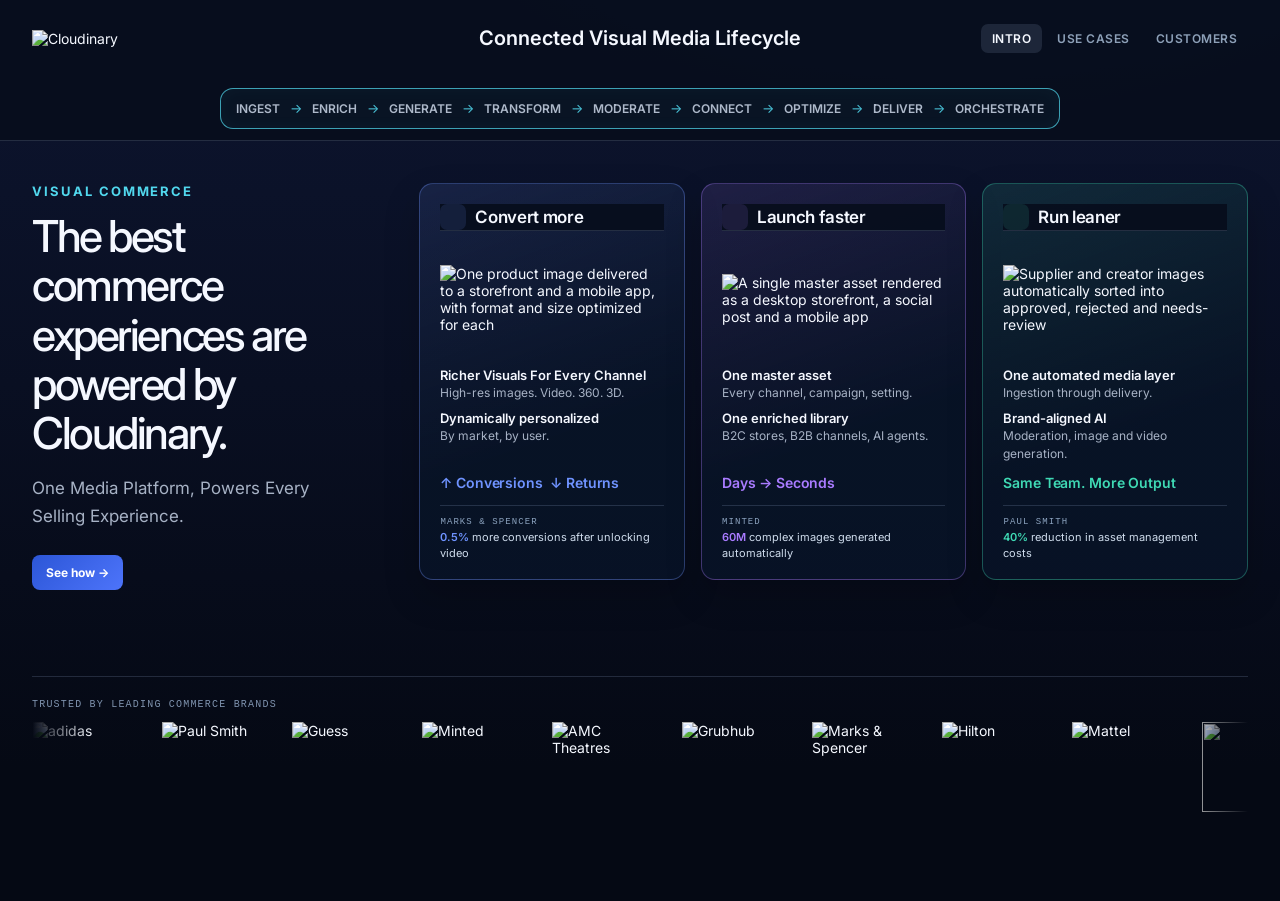
==== commit b8de66e1: "Add customer stories tab with brand imagery" ====
--- a/index.html
+++ b/index.html
@@ -5,7 +5,7 @@
     <meta name="viewport" content="width=device-width, initial-scale=1">
     <title>Connected Visual Media Lifecycle</title>
     <link rel="icon" type="image/svg+xml" href="https://res.cloudinary.com/demohost/image/upload/v1788976605/Cld_Logomark_circle_dark.svg">
-    <link rel="stylesheet" href="styles.css?v=20261105-3">
+    <link rel="stylesheet" href="styles.css?v=20261106-2">
     <script>
       window.LIFECYCLE_DEMO_CONFIG = {
         cloudName: 'demohost',
@@ -23,7 +23,7 @@
       };
     </script>
     <script src="https://upload-widget.cloudinary.com/latest/global/all.js"></script>
-    <script src="app.js?v=20261105-1" defer></script>
+    <script src="app.js?v=20261106-1" defer></script>
   </head>
   <body>
     <div class="app">
@@ -60,6 +60,7 @@
           <nav class="title-links" aria-label="Sections outside the lifecycle">
             <a class="active" href="#intro">INTRO</a>
             <a href="#usecases">USE CASES</a>
+            <a href="#customers">CUSTOMERS</a>
           </nav>
         </div>
         <nav aria-label="Lifecycle stages">
@@ -465,6 +466,55 @@
             </div>
           </div>
         </section>
+        <section id="customers" class="slide usecases-slide">
+          <div class="usecases-intro">
+            <p class="k">CUSTOMERS</p>
+            <h2>The World’s Most Engaging Brands Run On Cloudinary</h2>
+            <p>Customer results across six commerce use cases.</p>
+          </div>
+          <div class="usecases-grid">
+            <a class="usecase customer-story" data-accent="display" href="https://cloudinary.com/customers/marks-and-spencer" target="_blank" rel="noopener noreferrer">
+              <span class="customer-story-visual"><img class="scene" src="https://res.cloudinary.com/cloudinary-marketing/images/c_scale,w_auto,dpr_auto/f_auto,q_auto/v1762556165/marksspencer-tile_cln/marksspencer-tile_cln.png?_i=AA" alt="" loading="lazy"><img class="brand" src="https://res.cloudinary.com/cloudinary-marketing/images/c_scale,w_auto,dpr_auto/f_auto,q_auto/v1762556234/marksspencer_logo/marksspencer_logo.png?_i=AA" alt="" loading="lazy"></span>
+              <small>01 &middot; DISPLAY</small>
+              <strong>Marks &amp; Spencer</strong>
+              <p><b>0.5%</b> increase in conversions after adding video.</p>
+            </a>
+            <a class="usecase customer-story" data-accent="reach" href="https://cloudinary.com/customers/adidas" target="_blank" rel="noopener noreferrer">
+              <span class="customer-story-visual"><img class="scene" src="https://res.cloudinary.com/cloudinary-marketing/images/c_scale,w_auto,dpr_auto/f_auto,q_auto/v1741986655/adidas_tile/adidas_tile.png?_i=AA" alt="" loading="lazy"><img class="brand" src="https://res.cloudinary.com/cloudinary-marketing/images/c_scale,w_auto,dpr_auto/f_auto,q_auto/v1740004299/Adidas_Logo/Adidas_Logo.png?_i=AA" alt="" loading="lazy"></span>
+              <small>02 &middot; REACH</small>
+              <strong>Adidas</strong>
+              <p><b>400M</b> assets transformed and delivered to 100+ partners.</p>
+            </a>
+            <a class="usecase customer-story" data-accent="speed" href="https://cloudinary.com/customers/mint-velvet" target="_blank" rel="noopener noreferrer">
+              <span class="customer-story-visual"><img class="scene" src="https://res.cloudinary.com/cloudinary-marketing/images/c_scale,w_auto,dpr_auto/f_auto,q_auto/v1719441513/MintVelvet-tile/MintVelvet-tile.png?_i=AA" alt="" loading="lazy"><img class="brand" src="https://res.cloudinary.com/cloudinary-marketing/images/c_scale,w_auto,dpr_auto/f_auto,q_auto/v1719441636/MintVelvet_logo/MintVelvet_logo.png?_i=AA" alt="" loading="lazy"></span>
+              <small>03 &middot; SPEED</small>
+              <strong>Mint Velvet</strong>
+              <p>Image delivery cut from <b>15 minutes to instant</b>.</p>
+            </a>
+            <a class="usecase customer-story" data-accent="relevance" href="https://cloudinary.com/blog/bogg-bag-scaling-email-personalization" target="_blank" rel="noopener noreferrer">
+              <span class="customer-story-visual is-bogg"><img class="scene" src="assets/customers/bogg-bag.png" alt="" loading="lazy"><img class="brand" src="assets/customers/bogg-logo.png" alt="" loading="lazy"></span>
+              <small>04 &middot; RELEVANCE</small>
+              <strong>Bogg Bag</strong>
+              <p><b>19%</b> increase in engagement from a personalized campaign.</p>
+            </a>
+            <a class="usecase customer-story" data-accent="safety" href="https://cloudinary.com/products/moderation" target="_blank" rel="noopener noreferrer">
+              <span class="customer-story-visual"><img class="scene" src="assets/customers/rivly.png" alt="" loading="lazy"></span>
+              <small>05 &middot; SAFETY</small>
+              <strong>Rivly</strong>
+              <p>Automatically reviews seller-submitted images.</p>
+            </a>
+            <a class="usecase customer-story" data-accent="discovery" href="https://cloudinary.com/customers/zalando" target="_blank" rel="noopener noreferrer">
+              <span class="customer-story-visual"><img class="scene" src="https://res.cloudinary.com/cloudinary-marketing/images/c_scale,w_auto,dpr_auto/f_auto,q_auto/v1764022587/zalando-tile/zalando-tile.png?_i=AA" alt="" loading="lazy"><img class="brand" src="https://res.cloudinary.com/cloudinary-marketing/images/c_scale,w_auto,dpr_auto/f_auto,q_auto/v1765479447/zalando-logo/zalando-logo.png?_i=AA" alt="" loading="lazy"></span>
+              <small>06 &middot; DISCOVERY</small>
+              <strong>Lounge by Zalando</strong>
+              <p>Smarter assets with AI-driven tagging.</p>
+            </a>
+          </div>
+          <div class="usecases-trust customer-stories-footer">
+            <p class="trust-label">More customer stories</p>
+            <a href="https://cloudinary.com/customers" target="_blank" rel="noopener noreferrer">Explore all Cloudinary customer stories <span aria-hidden="true">→</span></a>
+          </div>
+        </section>
       </main>
 
     </div>
--- a/styles.css
+++ b/styles.css
@@ -329,6 +329,22 @@
 .usecase[data-accent="relevance"] { --accent: #a97bff; }
 .usecase[data-accent="safety"] { --accent: #ffc24d; }
 .usecase[data-accent="discovery"] { --accent: #ff6f9c; }
+.customer-story { gap: 0; overflow: hidden; padding: 0 0 22px; color: inherit; text-decoration: none; transition: border-color .18s ease, background .18s ease, transform .18s ease; }
+.customer-story-visual { position: relative; display: block; height: 174px; margin-bottom: 18px; overflow: hidden; background: #172236; }
+.customer-story-visual .scene { display: block; width: 100%; height: 100%; object-fit: cover; }
+.customer-story-visual .brand { position: absolute; top: 13px; left: 14px; width: 35%; height: 48px; object-fit: contain; object-position: left top; }
+.customer-story-visual.is-bogg { background: linear-gradient(130deg, #e9f4ff, #a8cce8); }
+.customer-story-visual.is-bogg .scene { width: 78%; margin-left: auto; object-fit: contain; object-position: right center; }
+.customer-story-visual.is-bogg .brand { width: 29%; height: 62px; }
+.customer-story > small, .customer-story > strong, .customer-story > p { margin-right: 22px; margin-left: 22px; }
+.customer-story > small, .customer-story > strong { margin-bottom: 8px; }
+.customer-story:hover { border-color: var(--accent); background: #111d34; transform: translateY(-2px); }
+.customer-story:focus-visible { outline: 2px solid var(--accent); outline-offset: 3px; }
+.customer-story p b { color: var(--accent); font-weight: 600; }
+.customer-stories-footer { justify-items: start; }
+.customer-stories-footer > a { color: var(--cyan); font-size: 15px; font-weight: 600; text-decoration: none; }
+.customer-stories-footer > a:hover { text-decoration: underline; text-underline-offset: 4px; }
+.customer-stories-footer > a:focus-visible { outline: 2px solid var(--cyan); outline-offset: 3px; }
 
 /* The trust band closes the deck the way cloudinary.com closes its homepage: the scale
    numbers, then the analyst positions and G2 badges crawling past together in one track.
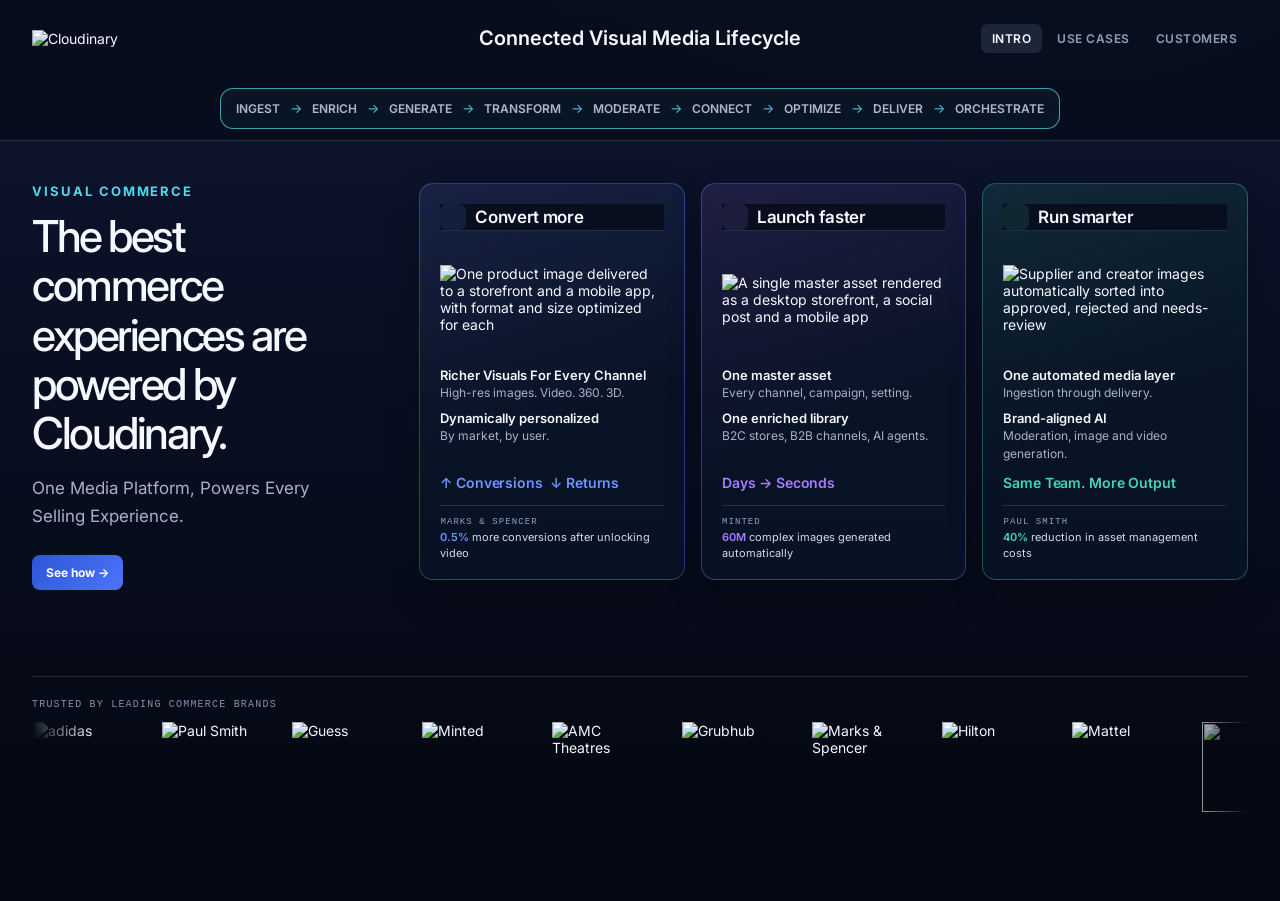
==== commit 0104b34c: "Update intro outcome heading" ====
--- a/index.html
+++ b/index.html
@@ -116,7 +116,7 @@
             <article data-outcome="lean">
               <header>
                 <span class="outcome-icon" aria-hidden="true"><img src="https://cloudinary-marketing-res.cloudinary.com/image/upload/v1780362032/automate-orchestrate-icon.svg" alt=""></span>
-                <h3>Run leaner</h3>
+                <h3>Run smarter</h3>
               </header>
               <figure><img src="https://cloudinary-marketing-res.cloudinary.com/image/upload/c_scale,w_640/f_auto/q_auto/v1780362108/moderate-align-homepage_2x.png" alt="Supplier and creator images automatically sorted into approved, rejected and needs-review"></figure>
               <ul class="outcome-points">
@@ -470,7 +470,6 @@
           <div class="usecases-intro">
             <p class="k">CUSTOMERS</p>
             <h2>The World’s Most Engaging Brands Run On Cloudinary</h2>
-            <p>Customer results across six commerce use cases.</p>
           </div>
           <div class="usecases-grid">
             <a class="usecase customer-story" data-accent="display" href="https://cloudinary.com/customers/marks-and-spencer" target="_blank" rel="noopener noreferrer">
